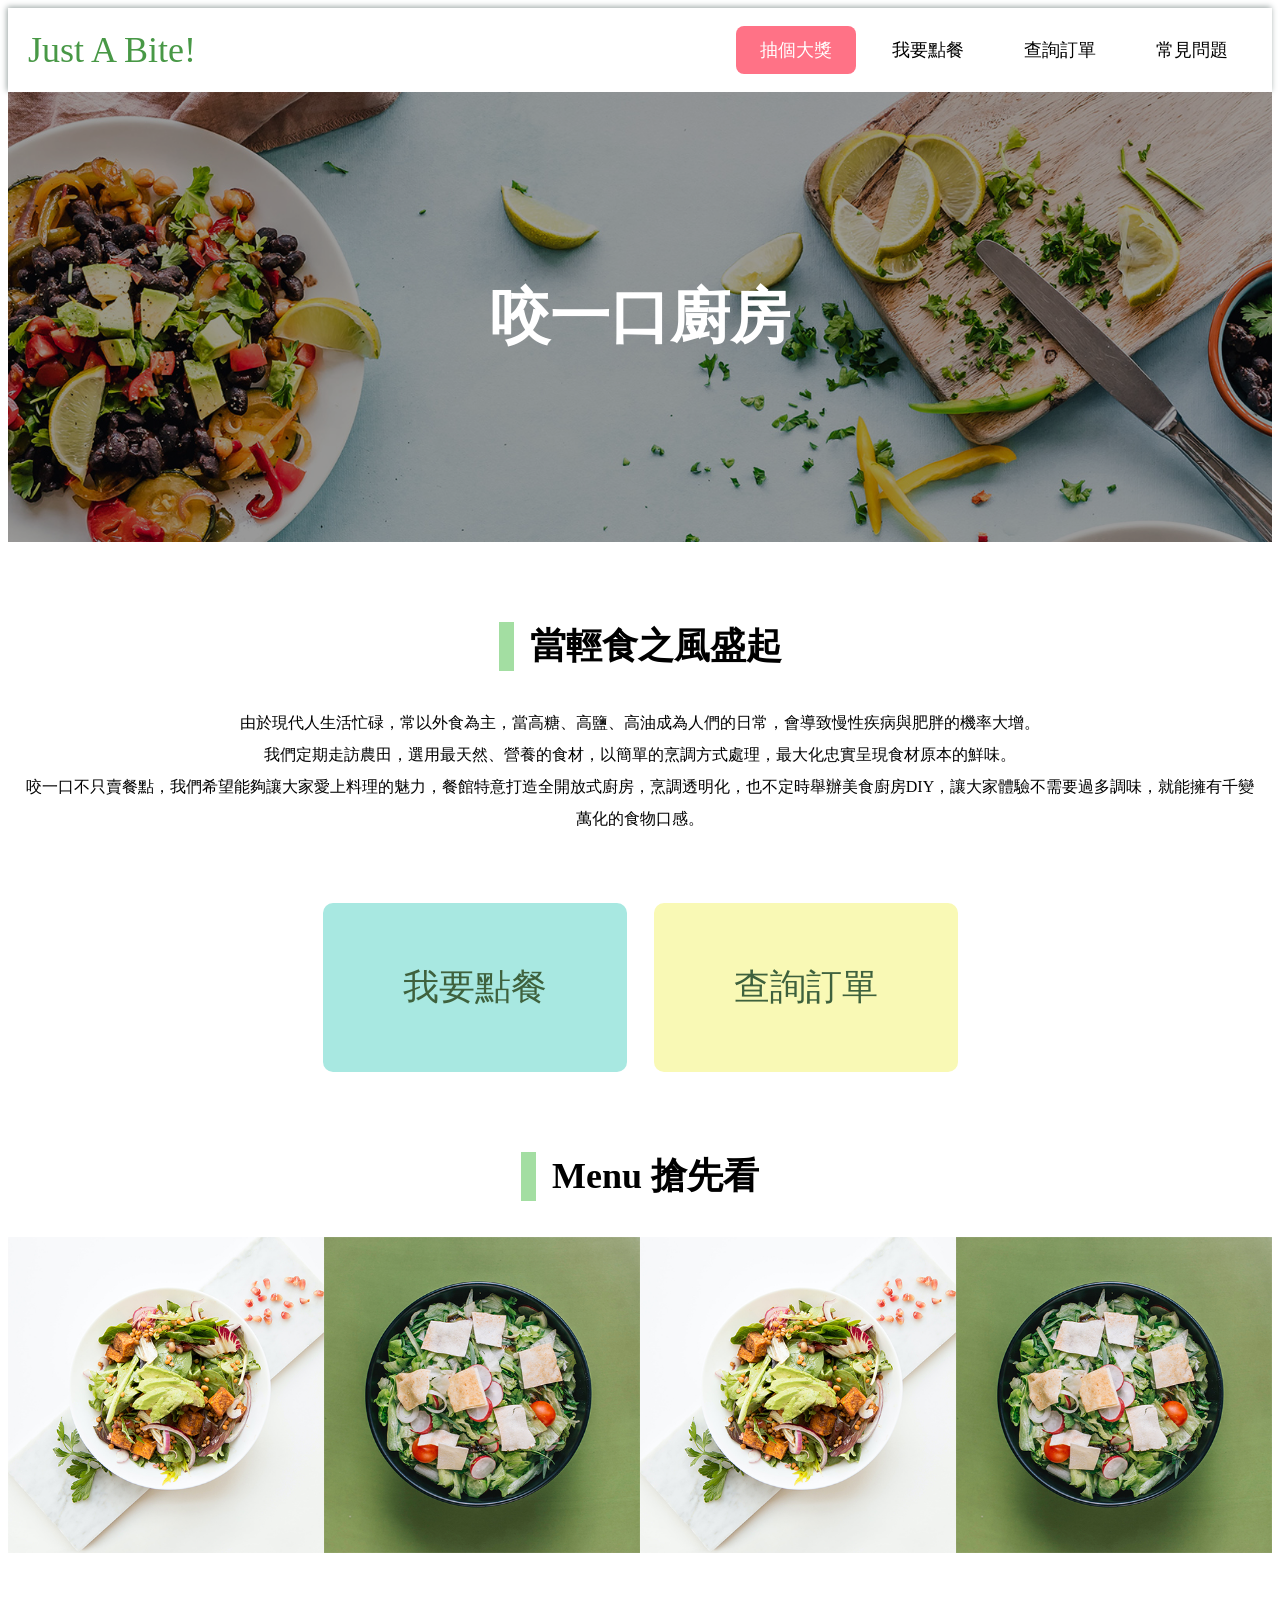
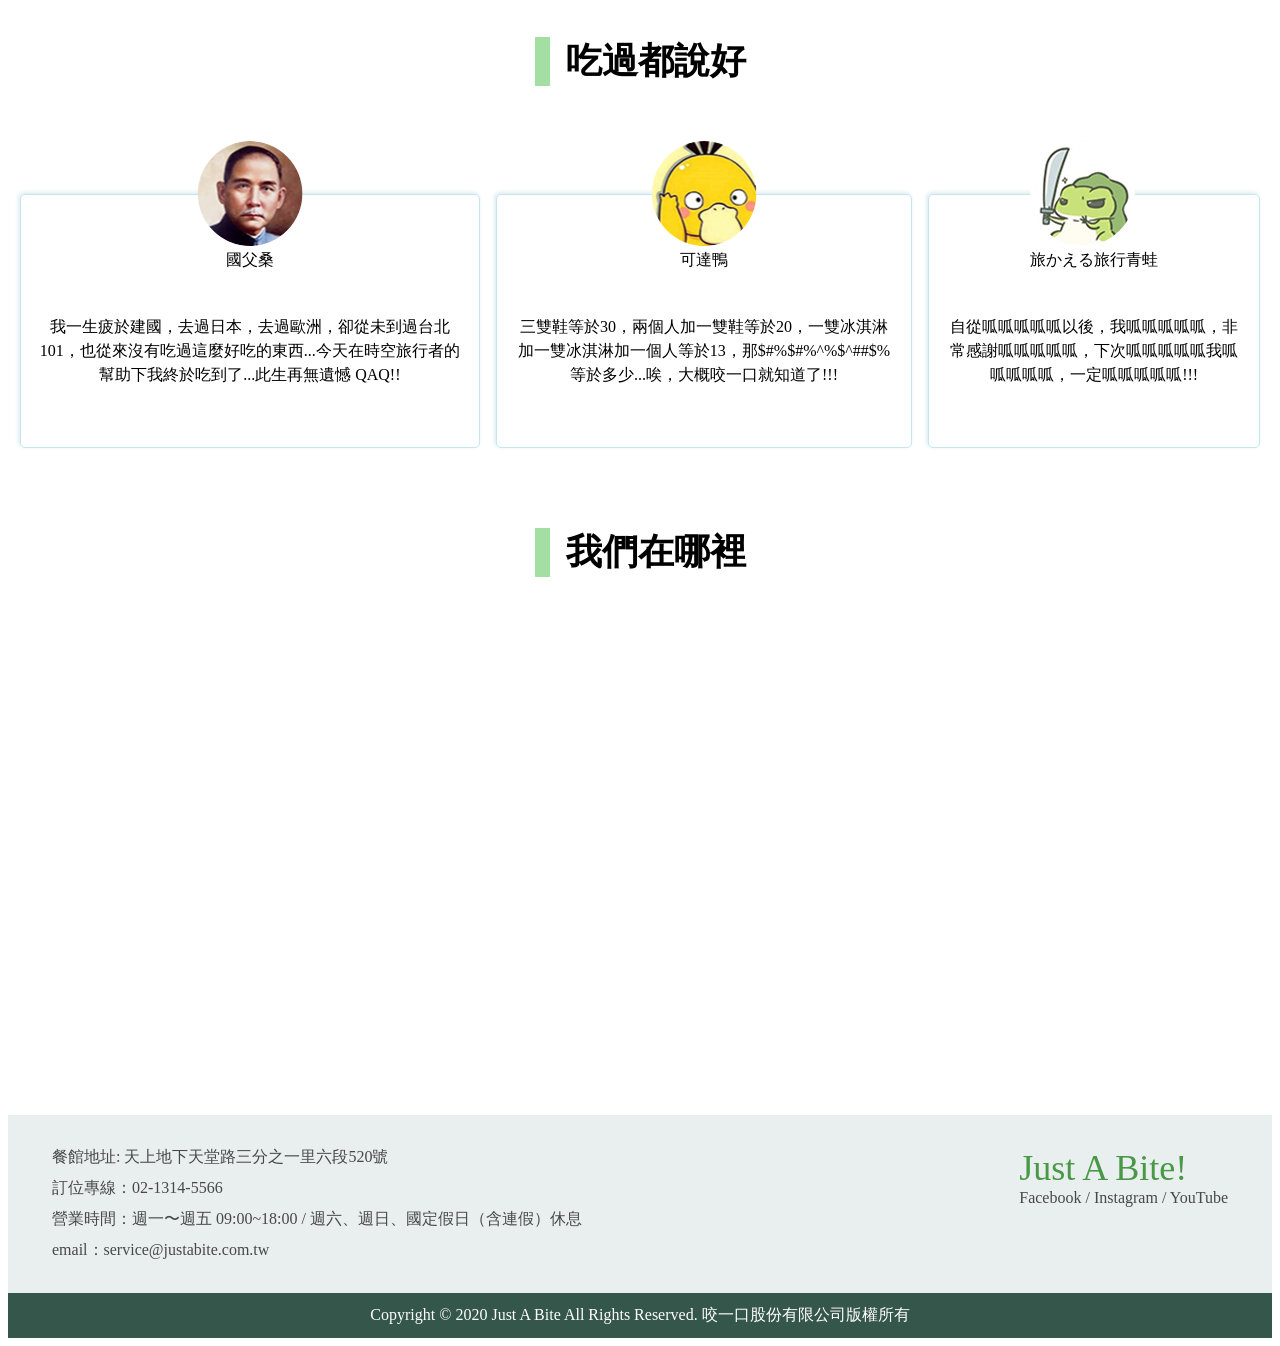
==== homeworks/week6/hw1/index.html @ 7321354e "commit message" ====
<!DOCTYPE html>

<html>
<head>
  <meta charset="utf-8">

  <title>餐廳官網</title>
  <meta name="viewport" content="width=device-width, initial-scale=1">
  <link rel="stylesheet" href="https://necolas.github.io/normalize.css/8.0.1/normalize.css" />

  <style>

    .navbar {
      box-shadow: -1.4px -1.4px 6px 0 #97a2a0;

    }
    .navbar .wrapper {
      display: flex;
      justify-content: space-between;
      align-items: center;
      height: 84px;
      background: white;
      padding: 0px 20px;
    }

    .navbar__site-name {
      color: #489846;
      font-size: 36px;
    }

    .navbar__list {
      list-style: none;
      margin: 0;
      padding: 0;
      display: flex;
      font-size: 18px;
    }

    .navbar__list li {
      margin-left: 12px;
      border-radius: 8px;
      transition: background 0.1s;
    }

    .navbar__list li.active, .navbar__list li:hover {
      background: #ff7286;
    }

    .navbar__list li.active a,
    .navbar__list li:hover a {
      color: white;
    }

    .navbar__list li a {
      display: block;
      text-decoration: none;
      color: black;
      padding: 12px 24px;
    }

    .wrapper {
      max-width: 1280px;
      margin: 0 auto;
      padding: 0px 12px;
    }

    .banner {
      position: relative;
      height: 450px;
      background: url(images/2.jpg) center/cover no-repeat;
    }

    .banner:after {
      content: "";
      position: absolute;
      background: rgba(0, 0, 0, 0.4);
      top: 0;
      left: 0;
      right: 0;
      bottom: 0;
    }

    .banner h1 {
      display: inline-block;
      position: relative;
      margin: 0;
      color: white;
      z-index: 2;
      top: 50%;
      left: 50%;
      transform: translate(-50%, -50%);
      font-size: 60px;
      font-weight: bold;
    }

    h2 {
      margin: 0;
    }

    .section {
      text-align: center;
      margin-top: 80px;
    }

    .section__title {
      display: inline-block;
      font-size: 36px;
      border-left: solid 15px #a3dea2;
      padding-left: 16px;
      margin-bottom: 36px;
    }

    .section__desc {
      font-size: 16px;
      line-height: 2em;
      margin: 0px 0px 68px 0px;
    }

    .button {
      padding: 60px 80px;
      font-size: 36px;
      color: #3e613d;
      display: inline-block;
      border-radius: 10px;
      cursor: pointer;
      transition: transform 0.1s;
    }

    .button:hover {
      transform: scale(1.1);
    }

    .btn-order {
      background: #a8e8e1;
    }

    .btn-query {
      margin-left: 23px;
      background: #f9f9b5;
    }

    .section__images {
      display: flex;
    }

    .section__images div {
      width: 25%;
    }

    .section__images img {
      width: 100%;
    }

    footer {
      margin-top: 48px;
    }

    .footer__bottom {
      background: #35564b;
      padding: 12px;
      text-align: center;
      color: white;
      font-size: 16px;
    }

    .footer__top {
      background: #e8efee;
      padding: 32px;
      color: #484848;
    }

    .footer__top .wrapper {
      display: flex;
      justify-content: space-between;
    }

    .footer__info {
      margin-right: 16px;
    }

    .footer__info div + div {
      margin-top: 10px;
    }

    .footer__site {
      font-size: 36px;
      color: #489846;
    }

    .section__comments {
      display: flex;
      margin-top: 72px;
    }

    .comment {
      border-radius: 5px;
      box-shadow: -1.4px -1.4px 4px 0 #d8eaef;
      border: solid 1px #c7e5ec;
      height: 220px;
      padding: 16px;
      position: relative;
    }

    .comment + .comment {
      margin-left: 16px;
    }

    .comment__avatar {
      width: 105px;
      height: 105px;
      border-radius: 50%;
      overflow: hidden;
    }

    .comment__avatar img {
      width: 100%;
      height: 100%;
    }

    .comment__author {
      display: inline-block;
      position: absolute;
      top: 18px;
      left: 50%;
      transform: translate(-50%, -50%);
    }

    .comment__author p {
      margin-top: 5px;
      line-height: 18px;
    }

    .comment__content {
      position: relative;
      top: 40%;
      line-height: 1.5em;
    }

    @media(max-width: 768px) {
      .navbar .wrapper {
        height: 120px;
        flex-direction: column;
        justify-content: space-between;
        padding: 0px;
      }

      .navbar__site-name {
        margin-top: 10px;
      }

      .navbar__list {
        display: flex;
        width: 100%;
      }

      .navbar__list li {
        flex: 1;
        margin-left: 0;
        border-radius: 0;
        text-align: center;
      }

      .btn-query {
        margin-left: 0;
        margin-top: 16px;
      }

      .section__images {
        flex-direction: column;

      }

      .section__images div {
        width: 100%;
      }

      .footer__top .wrapper {
        flex-direction: column-reverse;
      }

      .footer__info {
        margin-right: 0;
        margin-top: 16px;
      }

      .section__comments {
        flex-direction: column;
      }

      .comment + .comment {
        margin-left: 0;
        margin-top: 82px;
      }
    }

   
  </style>
</head>

<body>
  <nav class="navbar">
    <div class="wrapper">
      <div class="navbar__site-name">
        Just A Bite!
      </div>
      <ul class="navbar__list">
        <li class="active"><a href="#">抽個大獎</a></li>
        <li><a href="#">我要點餐</a></li>
        <li><a href="#">查詢訂單</a></li>
        <li><a href="#">常見問題</a></li>
      </ul>
    </div>
  </nav>
  
  <section class="banner">
    <h1>咬一口廚房</h1>
  </section>
  <div class="wrapper">
    <section class="section">
      <h2 class="section__title">
        當輕食之風盛起
      </h2>
      <p class="section__desc">
        由於現代人生活忙碌，常以外食為主，當高糖、高鹽、高油成為人們的日常，會導致慢性疾病與肥胖的機率大增。
        <br>
        我們定期走訪農田，選用最天然、營養的食材，以簡單的烹調方式處理，最大化忠實呈現食材原本的鮮味。
        <br>
        咬一口不只賣餐點，我們希望能夠讓大家愛上料理的魅力，餐館特意打造全開放式廚房，烹調透明化，也不定時舉辦美食廚房DIY，讓大家體驗不需要過多調味，就能擁有千變萬化的食物口感。
      </p>
      <div class="buttons">
        <div class="button btn-order">
          我要點餐
        </div>
        <div class="button btn-query">
          查詢訂單
        </div>
      </div>
    </section>
  </div>

  <section class="section">
    <h2 class="section__title">
      Menu 搶先看
    </h2>
    <div class="section__images">
      <div><img src="images/f-001.png" /></div>
      <div><img src="images/f-002.png" /></div>
      <div><img src="images/f-001.png" /></div>
      <div><img src="images/f-002.png" /></div>
    </div>
  </section>
  <div class="wrapper">
    <section class="section">
      <h2 class="section__title">
        吃過都說好
      </h2>
      <div class="section__comments">
        <div class="comment">
          <div class="comment__author">
            <div class="comment__avatar">
              <img src="images/p-1.png" />
            </div>
            <p>國父桑</p>
          </div>
          <div class="comment__content">
            <p>我一生疲於建國，去過日本，去過歐洲，卻從未到過台北101，也從來沒有吃過這麼好吃的東西...今天在時空旅行者的幫助下我終於吃到了...此生再無遺憾 QAQ!!</p>
          </div>
        </div>
        <div class="comment">
          <div class="comment__author">
            <div class="comment__avatar">
              <img src="images/p-2.png" />
            </div>
            <p>可達鴨</p>
          </div>
          <div class="comment__content">
            <p>三雙鞋等於30，兩個人加一雙鞋等於20，一雙冰淇淋加一雙冰淇淋加一個人等於13，那$#%$#%^%$^##$%等於多少...唉，大概咬一口就知道了!!!</p>
          </div>
        </div>
        <div class="comment">
          <div class="comment__author">
            <div class="comment__avatar">
              <img src="images/p-3.png" />
            </div>
            <p>旅かえる旅行青蛙
            </p>
          </div>
          <div class="comment__content">
            <p>自從呱呱呱呱呱以後，我呱呱呱呱呱，非常感謝呱呱呱呱呱，下次呱呱呱呱呱我呱呱呱呱呱，一定呱呱呱呱呱!!! </p>
          </div>
        </div>
      </div>
    </section>
    <section class="section">
      <h2 class="section__title">
        我們在哪裡
      </h2>
      <iframe src="https://www.google.com/maps/embed?pb=!1m18!1m12!1m3!1d3615.0027469641936!2d121.56234485066739!3d25.033980844367374!2m3!1f0!2f0!3f0!3m2!1i1024!2i768!4f13.1!3m3!1m2!1s0x3442abb6da9c9e1f%3A0x1206bcf082fd10a6!2zMTEw5Y-w5YyX5biC5L-h576p5Y2A5L-h576p6Lev5LqU5q61N-iZnw!5e0!3m2!1szh-TW!2stw!4v1591711072492!5m2!1szh-TW!2stw" width="100%" height="450" frameborder="0" style="border:0;" allowfullscreen="" aria-hidden="false" tabindex="0"></iframe>
    </section>
  </div>
  <footer>
    <div class="footer__top">
      <div class="wrapper">
        <div class="footer__info">
          <div>餐館地址: 天上地下天堂路三分之一里六段520號</div>
          <div>訂位專線：02-1314-5566</div>
          <div>營業時間：週一〜週五 09:00~18:00 / 週六、週日、國定假日（含連假）休息</div>
          <div>email：service@justabite.com.tw</div>
        </div>
        <div>
          <div class="footer__site">Just A Bite!</div>
          <div>Facebook / Instagram / YouTube</div>
        </div>
      </div>
    </div>
    <div class="footer__bottom">
      Copyright © 2020 Just A Bite All Rights Reserved. 咬一口股份有限公司版權所有
    </div>
  </footer>
</body>
</html>
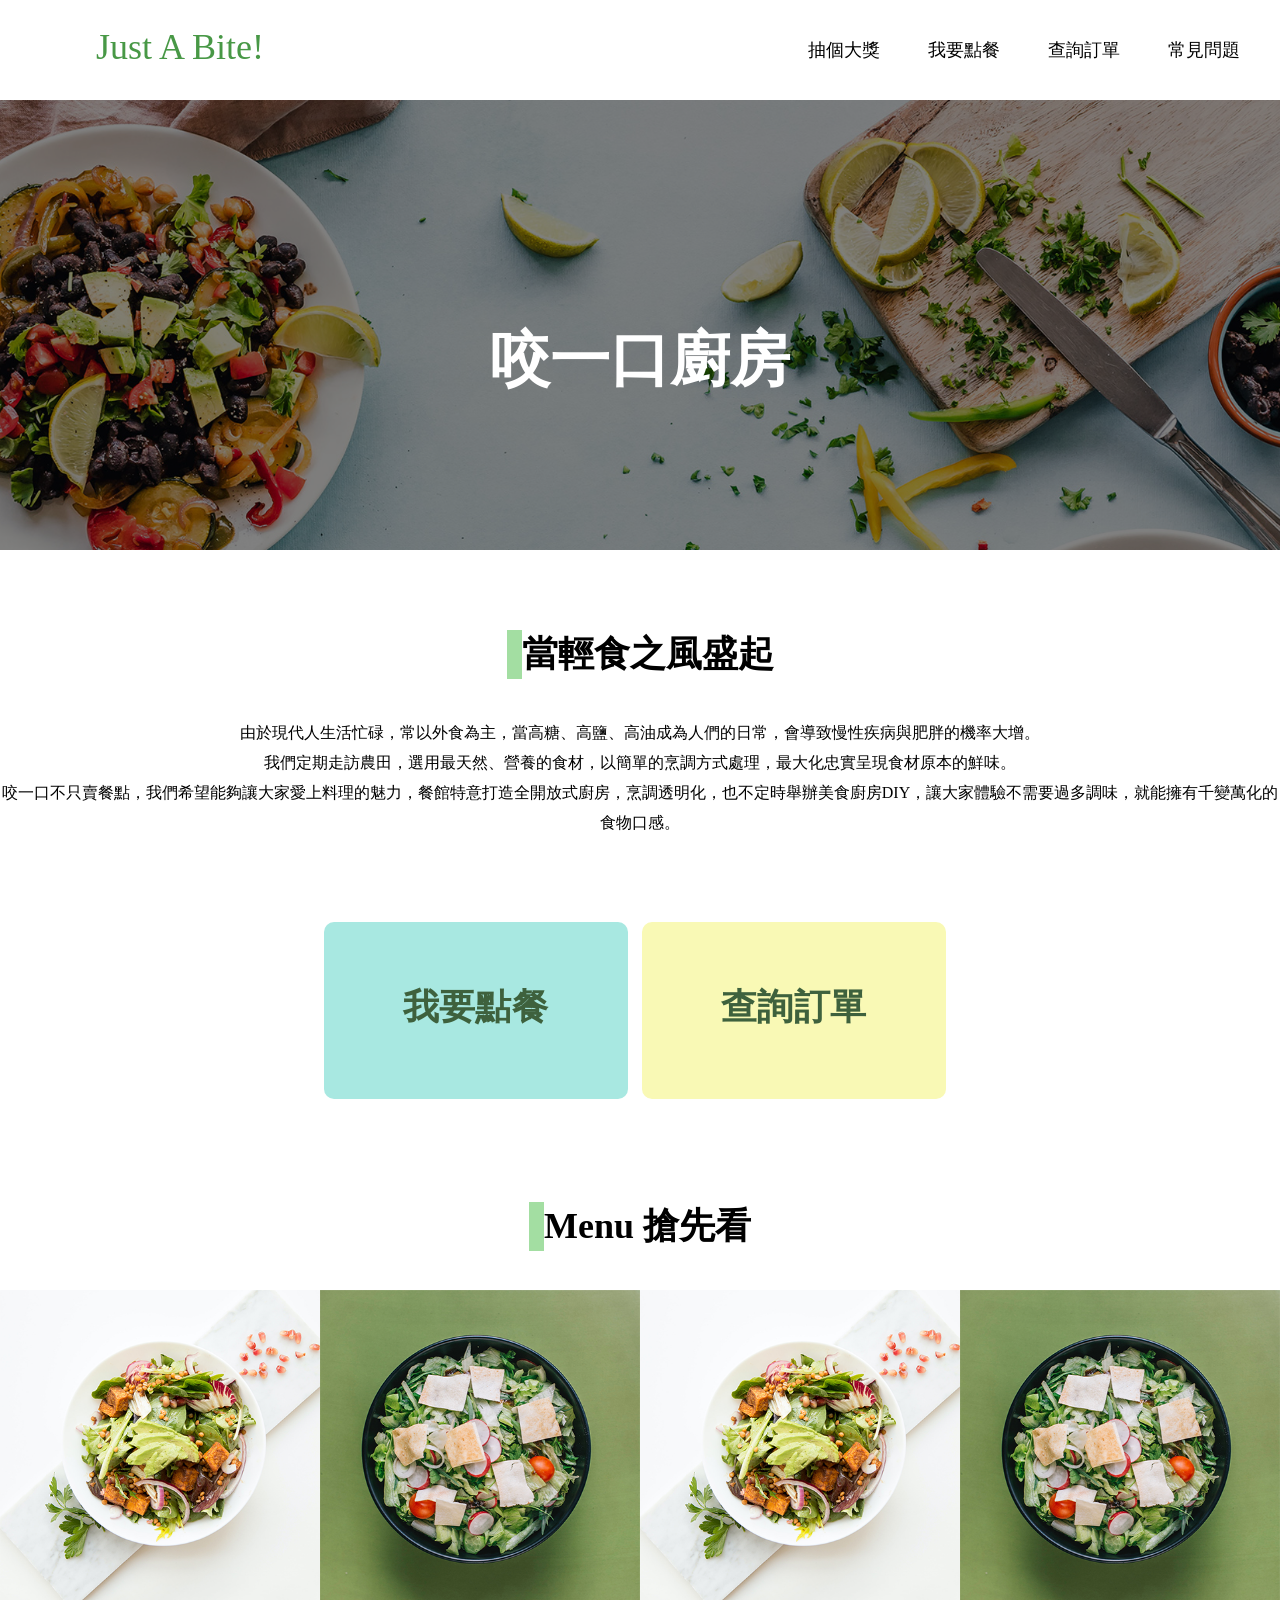
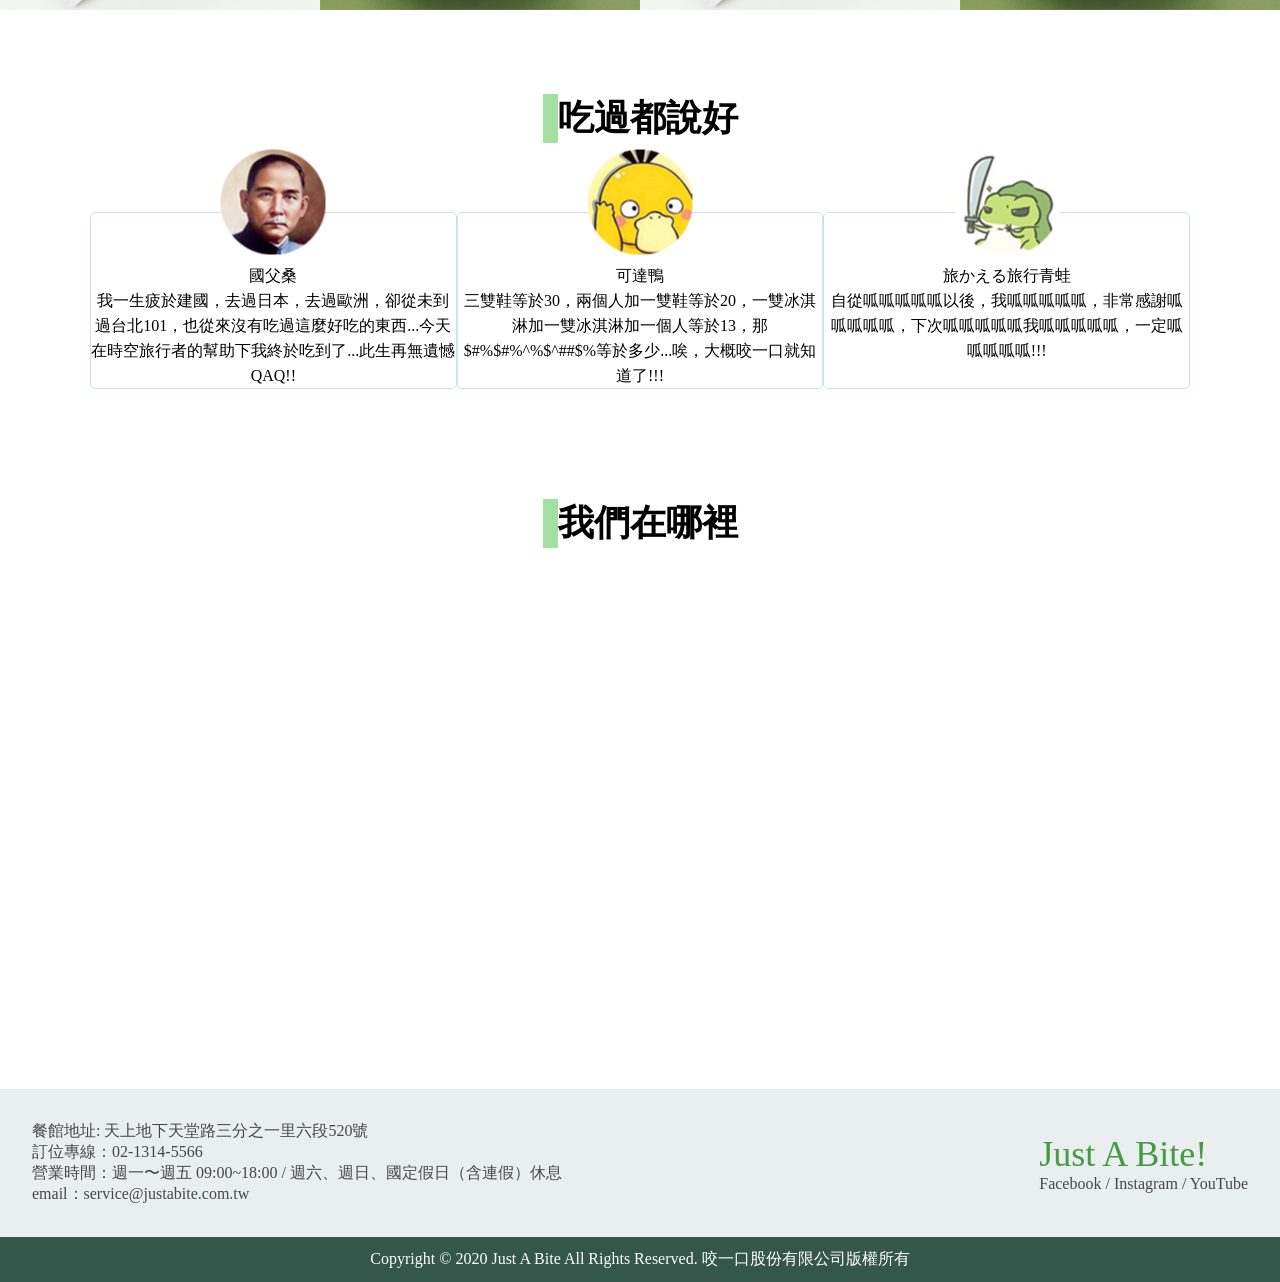
==== commit ff7adbb1: "finish week6 homework" ====
--- a/homeworks/week6/hw1/index.html
+++ b/homeworks/week6/hw1/index.html
@@ -1,157 +1,167 @@
 <!DOCTYPE html>
-
-<html>
+<html lang="en">
 <head>
-  <meta charset="utf-8">
-
-  <title>餐廳官網</title>
-  <meta name="viewport" content="width=device-width, initial-scale=1">
-  <link rel="stylesheet" href="https://necolas.github.io/normalize.css/8.0.1/normalize.css" />
-
-  <style>
-
-    .navbar {
-      box-shadow: -1.4px -1.4px 6px 0 #97a2a0;
-
-    }
-    .navbar .wrapper {
-      display: flex;
-      justify-content: space-between;
-      align-items: center;
-      height: 84px;
-      background: white;
-      padding: 0px 20px;
-    }
-
-    .navbar__site-name {
-      color: #489846;
-      font-size: 36px;
-    }
-
-    .navbar__list {
-      list-style: none;
-      margin: 0;
-      padding: 0;
-      display: flex;
-      font-size: 18px;
-    }
-
-    .navbar__list li {
-      margin-left: 12px;
-      border-radius: 8px;
-      transition: background 0.1s;
-    }
-
-    .navbar__list li.active, .navbar__list li:hover {
-      background: #ff7286;
-    }
-
-    .navbar__list li.active a,
-    .navbar__list li:hover a {
-      color: white;
-    }
-
-    .navbar__list li a {
-      display: block;
-      text-decoration: none;
-      color: black;
-      padding: 12px 24px;
-    }
-
-    .wrapper {
-      max-width: 1280px;
-      margin: 0 auto;
-      padding: 0px 12px;
-    }
-
-    .banner {
-      position: relative;
-      height: 450px;
-      background: url(images/2.jpg) center/cover no-repeat;
-    }
-
-    .banner:after {
-      content: "";
-      position: absolute;
-      background: rgba(0, 0, 0, 0.4);
-      top: 0;
-      left: 0;
-      right: 0;
-      bottom: 0;
-    }
-
-    .banner h1 {
-      display: inline-block;
-      position: relative;
-      margin: 0;
-      color: white;
-      z-index: 2;
-      top: 50%;
-      left: 50%;
-      transform: translate(-50%, -50%);
-      font-size: 60px;
-      font-weight: bold;
-    }
-
-    h2 {
-      margin: 0;
-    }
-
-    .section {
-      text-align: center;
-      margin-top: 80px;
-    }
-
-    .section__title {
-      display: inline-block;
-      font-size: 36px;
-      border-left: solid 15px #a3dea2;
-      padding-left: 16px;
-      margin-bottom: 36px;
-    }
-
-    .section__desc {
-      font-size: 16px;
-      line-height: 2em;
-      margin: 0px 0px 68px 0px;
-    }
-
-    .button {
-      padding: 60px 80px;
-      font-size: 36px;
-      color: #3e613d;
-      display: inline-block;
-      border-radius: 10px;
-      cursor: pointer;
-      transition: transform 0.1s;
-    }
-
-    .button:hover {
-      transform: scale(1.1);
-    }
-
-    .btn-order {
-      background: #a8e8e1;
-    }
-
-    .btn-query {
-      margin-left: 23px;
-      background: #f9f9b5;
-    }
-
-    .section__images {
-      display: flex;
-    }
-
-    .section__images div {
-      width: 25%;
-    }
-
-    .section__images img {
-      width: 100%;
-    }
-
-    footer {
+    <meta charset="UTF-8">
+    <meta http-equiv="X-UA-Compatible" content="IE=edge">
+    <meta name="viewport" content="width=device-width, initial-scale=1.0">
+    <title>餐廳官網</title>
+    <meta name="viewport" content="width=device-width, initial-scale=1">
+    <link rel="stylesheet" href="https://necolas.github.io/normalize.css/8.0.1/normalize.css">
+    <meta name="viewport" content="width=device-width, initial-scale=1">
+    <style>
+        :root{
+            --carnation:#ff7286;
+            --white:#ffffff;
+            --light-teal:#a8e8e1;
+            }
+        * {
+            box-sizing: border-box;
+            margin: 0;
+            padding: 0;
+        }
+        .navbar{
+            box-shadow: 0 0 10px black;    
+        }
+        .navbar.wrapper{
+            width: 1920px;
+            margin: 0 auto;  
+        }
+        .navbar__site-name{
+            color: #489846;
+            margin:26px 0 32px 96px;
+            font-family: Questrial;
+            font-size: 36px;
+        }
+        .list-unstyled{
+            list-style: none;
+             /* //不要ul的符號 */
+            margin: 0;
+            padding: 0; 
+            display: flex;
+        }
+        .navbar__list{
+            margin-right: 16px;
+        }
+        .navbar__list li,.navbar__list li a{
+            padding:12px 12px;
+            border-radius: 8px;
+            color: black;
+            font-family: MicrosoftJhengHei;
+            font-size: 18px;
+            text-decoration: none;
+        }
+        .navbar__list li:hover,.navbar__list li a:hover{
+            background-color: var(--carnation);
+            color: white;
+            text-decoration: none;
+        }
+        
+        .wrapper{
+           display: flex;
+           justify-content: space-between;
+           align-items: center;
+           
+        }
+        /* ----------------------nav */
+        .banner__image{
+            height: 450px;
+            background-image: url(images/2.jpg);
+            background-position: center;
+            background-size: cover;
+            background-repeat: no-repeat;
+            position: relative;
+            filter: brightness(50%);
+            
+        }
+        .banner h1{
+            font-family: MicrosoftJhengHei;
+            font-size: 60px;
+            font-weight: bold;
+            text-align: left;
+            color: var(--white);
+            position: absolute;
+            top: 40%;
+            left: 50%;
+            transform: translate(-50%,-50%);
+            }
+        /* ------------------------------ */
+        .Menu {
+            text-align: center;
+            margin-top: 80px;
+    }
+        .Menu__title {
+            border-left: 15px solid #a3dea2;
+            display: inline-block;
+            font-size: 36px;
+            font-weight: bold;
+            color: #000000;
+            margin-bottom: 39px;
+        }
+        .Menu__desc{
+            font-size: 16px;
+            color: #000000;
+            line-height: 30px;
+
+        }
+        /* ----------------------- */
+        .button{
+            font-size: 36px;
+            font-weight: bold;
+            letter-spacing: 0.32px;
+            color: #3e613d;
+            padding: 61px 80px 67px 79px;
+            display: inline-block;
+            margin: 84px 10px 23px 0;
+        }
+        .btn-order{
+            border-radius: 10px;
+            background-color: var(--light-teal);
+        }
+        .btn-query{
+            border-radius: 10px;
+            background-color: #f9f9b5;
+        }
+        /* =========== */
+        .Menu__images{
+            display: flex;
+        }
+        .Menu__images div {
+            width: 25%;
+            }
+        .Menu__images img{
+            width: 100%;
+        }
+        /* ================= */
+        .Menu__comments{
+            display: flex;
+            margin: 0 90px;
+        }
+        .comment{
+            width: 565px;
+            border:1px solid #c7e5ec;
+            border-radius: 5px;
+            box-shadow: -1.4px -1.4px 4px 0 var(--light-blue-grey);
+            margin: 0 7px;
+            position: relative;
+            margin: 30px 0;
+        }
+        .comment__avatar{
+            position: absolute;
+            /* top:-50px;
+            left: 165px; */
+            top: -5%;
+            left: 50%;
+            transform: translate(-50%,-50%);
+
+        }
+        .comment__content{
+            font-size: 16px;
+            line-height: 25px;
+            text-align: center;
+            color: #000000;
+            margin-top: 50px;
+        }
+        footer {
       margin-top: 48px;
     }
 
@@ -178,64 +188,10 @@
       margin-right: 16px;
     }
 
-    .footer__info div + div {
-      margin-top: 10px;
-    }
-
     .footer__site {
       font-size: 36px;
       color: #489846;
     }
-
-    .section__comments {
-      display: flex;
-      margin-top: 72px;
-    }
-
-    .comment {
-      border-radius: 5px;
-      box-shadow: -1.4px -1.4px 4px 0 #d8eaef;
-      border: solid 1px #c7e5ec;
-      height: 220px;
-      padding: 16px;
-      position: relative;
-    }
-
-    .comment + .comment {
-      margin-left: 16px;
-    }
-
-    .comment__avatar {
-      width: 105px;
-      height: 105px;
-      border-radius: 50%;
-      overflow: hidden;
-    }
-
-    .comment__avatar img {
-      width: 100%;
-      height: 100%;
-    }
-
-    .comment__author {
-      display: inline-block;
-      position: absolute;
-      top: 18px;
-      left: 50%;
-      transform: translate(-50%, -50%);
-    }
-
-    .comment__author p {
-      margin-top: 5px;
-      line-height: 18px;
-    }
-
-    .comment__content {
-      position: relative;
-      top: 40%;
-      line-height: 1.5em;
-    }
-
     @media(max-width: 768px) {
       .navbar .wrapper {
         height: 120px;
@@ -245,12 +201,15 @@
       }
 
       .navbar__site-name {
-        margin-top: 10px;
+        margin:15px 0 0 0;
+        padding: 0;
+        text-align: center;
       }
 
       .navbar__list {
         display: flex;
         width: 100%;
+        margin: 0;
       }
 
       .navbar__list li {
@@ -265,12 +224,12 @@
         margin-top: 16px;
       }
 
-      .section__images {
+      .Menu__images {
         flex-direction: column;
 
       }
 
-      .section__images div {
+      .Menu__images div {
         width: 100%;
       }
 
@@ -283,7 +242,7 @@
         margin-top: 16px;
       }
 
-      .section__comments {
+      .Menu__comments {
         flex-direction: column;
       }
 
@@ -292,130 +251,128 @@
         margin-top: 82px;
       }
     }
-
-   
-  </style>
+    </style>
 </head>
-
 <body>
-  <nav class="navbar">
-    <div class="wrapper">
-      <div class="navbar__site-name">
-        Just A Bite!
+    <nav class="navbar">
+        <div class="wrapper">
+          <div class="navbar__site-name">
+            Just A Bite!
+          </div>
+          <ul class="navbar__list list-unstyled">
+            <li class="active"><a href="#">抽個大獎</a></li>
+            <li><a href="#">我要點餐</a></li>
+            <li><a href="#">查詢訂單</a></li>
+            <li><a href="#">常見問題</a></li>
+          </ul>
+        </div>
+    </nav>
+      
+    <section class="banner">
+        <div class="banner__image"></div>
+        <h1>咬一口廚房</h1>
+    </section>
+
+    <div >
+        <section class="Menu">
+          <h2 class="Menu__title">
+            當輕食之風盛起
+          </h2>
+          <p class="Menu__desc">
+            由於現代人生活忙碌，常以外食為主，當高糖、高鹽、高油成為人們的日常，會導致慢性疾病與肥胖的機率大增。
+            <br>
+            我們定期走訪農田，選用最天然、營養的食材，以簡單的烹調方式處理，最大化忠實呈現食材原本的鮮味。
+            <br>
+            咬一口不只賣餐點，我們希望能夠讓大家愛上料理的魅力，餐館特意打造全開放式廚房，烹調透明化，也不定時舉辦美食廚房DIY，讓大家體驗不需要過多調味，就能擁有千變萬化的食物口感。
+          </p>
+          <div class="buttons">
+            <div class="button btn-order">
+              我要點餐
+            </div>
+            <div class="button btn-query">
+              查詢訂單
+            </div>
+          </div>
+        </section>
+    </div>
+    
+      <section class="Menu">
+        <h2 class="Menu__title">
+          Menu 搶先看
+        </h2>
+        <div class="Menu__images">
+          <div><img src="images/f-001.png" /></div>
+          <div><img src="images/f-002.png" /></div>
+          <div><img src="images/f-001.png" /></div>
+          <div><img src="images/f-002.png" /></div>
+        </div>
+      </section>
+      <div class="Menu">
+        <section class="Menu">
+          <h2 class="Menu__title">
+            吃過都說好
+          </h2>
+          <div class="Menu__comments">
+            <div class="comment">
+              <div class="comment__author">
+                <div class="comment__avatar">
+                  <img src="images/p-1.png" />
+                </div>
+              </div>
+              <div class="comment__content">
+                <p>國父桑</p>
+                <p>我一生疲於建國，去過日本，去過歐洲，卻從未到過台北101，也從來沒有吃過這麼好吃的東西...今天在時空旅行者的幫助下我終於吃到了...此生再無遺憾 QAQ!!</p>
+              </div>
+            </div>
+            <div class="comment">
+              <div class="comment__author">
+                <div class="comment__avatar">
+                  <img src="images/p-2.png" />
+                </div>
+              </div>
+              <div class="comment__content">
+                <p>可達鴨</p>
+                <p>三雙鞋等於30，兩個人加一雙鞋等於20，一雙冰淇淋加一雙冰淇淋加一個人等於13，那$#%$#%^%$^##$%等於多少...唉，大概咬一口就知道了!!!</p>
+              </div>
+            </div>
+            <div class="comment">
+              <div class="comment__author">
+                <div class="comment__avatar">
+                  <img src="images/p-3.png" />
+                </div>
+              </div>
+              <div class="comment__content">
+                <p>旅かえる旅行青蛙</p>
+                <p>自從呱呱呱呱呱以後，我呱呱呱呱呱，非常感謝呱呱呱呱呱，下次呱呱呱呱呱我呱呱呱呱呱，一定呱呱呱呱呱!!! </p>
+              </div>
+            </div>
+          </div>
+        </section>
+        <section class="Menu">
+          <h2 class="Menu__title">
+            我們在哪裡
+          </h2>
+          <iframe src="https://www.google.com/maps/embed?pb=!1m18!1m12!1m3!1d3615.0027469641936!2d121.56234485066739!3d25.033980844367374!2m3!1f0!2f0!3f0!3m2!1i1024!2i768!4f13.1!3m3!1m2!1s0x3442abb6da9c9e1f%3A0x1206bcf082fd10a6!2zMTEw5Y-w5YyX5biC5L-h576p5Y2A5L-h576p6Lev5LqU5q61N-iZnw!5e0!3m2!1szh-TW!2stw!4v1591711072492!5m2!1szh-TW!2stw" width="100%" height="450" frameborder="0" style="border:0;" allowfullscreen="" aria-hidden="false" tabindex="0"></iframe>
+        </section>
       </div>
-      <ul class="navbar__list">
-        <li class="active"><a href="#">抽個大獎</a></li>
-        <li><a href="#">我要點餐</a></li>
-        <li><a href="#">查詢訂單</a></li>
-        <li><a href="#">常見問題</a></li>
-      </ul>
-    </div>
-  </nav>
-  
-  <section class="banner">
-    <h1>咬一口廚房</h1>
-  </section>
-  <div class="wrapper">
-    <section class="section">
-      <h2 class="section__title">
-        當輕食之風盛起
-      </h2>
-      <p class="section__desc">
-        由於現代人生活忙碌，常以外食為主，當高糖、高鹽、高油成為人們的日常，會導致慢性疾病與肥胖的機率大增。
-        <br>
-        我們定期走訪農田，選用最天然、營養的食材，以簡單的烹調方式處理，最大化忠實呈現食材原本的鮮味。
-        <br>
-        咬一口不只賣餐點，我們希望能夠讓大家愛上料理的魅力，餐館特意打造全開放式廚房，烹調透明化，也不定時舉辦美食廚房DIY，讓大家體驗不需要過多調味，就能擁有千變萬化的食物口感。
-      </p>
-      <div class="buttons">
-        <div class="button btn-order">
-          我要點餐
-        </div>
-        <div class="button btn-query">
-          查詢訂單
-        </div>
-      </div>
-    </section>
-  </div>
-
-  <section class="section">
-    <h2 class="section__title">
-      Menu 搶先看
-    </h2>
-    <div class="section__images">
-      <div><img src="images/f-001.png" /></div>
-      <div><img src="images/f-002.png" /></div>
-      <div><img src="images/f-001.png" /></div>
-      <div><img src="images/f-002.png" /></div>
-    </div>
-  </section>
-  <div class="wrapper">
-    <section class="section">
-      <h2 class="section__title">
-        吃過都說好
-      </h2>
-      <div class="section__comments">
-        <div class="comment">
-          <div class="comment__author">
-            <div class="comment__avatar">
-              <img src="images/p-1.png" />
-            </div>
-            <p>國父桑</p>
-          </div>
-          <div class="comment__content">
-            <p>我一生疲於建國，去過日本，去過歐洲，卻從未到過台北101，也從來沒有吃過這麼好吃的東西...今天在時空旅行者的幫助下我終於吃到了...此生再無遺憾 QAQ!!</p>
+      <footer>
+        <div class="footer__top">
+          <div class="wrapper">
+            <div class="footer__info">
+              <div>餐館地址: 天上地下天堂路三分之一里六段520號</div>
+              <div>訂位專線：02-1314-5566</div>
+              <div>營業時間：週一〜週五 09:00~18:00 / 週六、週日、國定假日（含連假）休息</div>
+              <div>email：service@justabite.com.tw</div>
+            </div>
+            <div>
+              <div class="footer__site">Just A Bite!</div>
+              <div>Facebook / Instagram / YouTube</div>
+            </div>
           </div>
         </div>
-        <div class="comment">
-          <div class="comment__author">
-            <div class="comment__avatar">
-              <img src="images/p-2.png" />
-            </div>
-            <p>可達鴨</p>
-          </div>
-          <div class="comment__content">
-            <p>三雙鞋等於30，兩個人加一雙鞋等於20，一雙冰淇淋加一雙冰淇淋加一個人等於13，那$#%$#%^%$^##$%等於多少...唉，大概咬一口就知道了!!!</p>
-          </div>
+        <div class="footer__bottom">
+          Copyright © 2020 Just A Bite All Rights Reserved. 咬一口股份有限公司版權所有
         </div>
-        <div class="comment">
-          <div class="comment__author">
-            <div class="comment__avatar">
-              <img src="images/p-3.png" />
-            </div>
-            <p>旅かえる旅行青蛙
-            </p>
-          </div>
-          <div class="comment__content">
-            <p>自從呱呱呱呱呱以後，我呱呱呱呱呱，非常感謝呱呱呱呱呱，下次呱呱呱呱呱我呱呱呱呱呱，一定呱呱呱呱呱!!! </p>
-          </div>
-        </div>
-      </div>
-    </section>
-    <section class="section">
-      <h2 class="section__title">
-        我們在哪裡
-      </h2>
-      <iframe src="https://www.google.com/maps/embed?pb=!1m18!1m12!1m3!1d3615.0027469641936!2d121.56234485066739!3d25.033980844367374!2m3!1f0!2f0!3f0!3m2!1i1024!2i768!4f13.1!3m3!1m2!1s0x3442abb6da9c9e1f%3A0x1206bcf082fd10a6!2zMTEw5Y-w5YyX5biC5L-h576p5Y2A5L-h576p6Lev5LqU5q61N-iZnw!5e0!3m2!1szh-TW!2stw!4v1591711072492!5m2!1szh-TW!2stw" width="100%" height="450" frameborder="0" style="border:0;" allowfullscreen="" aria-hidden="false" tabindex="0"></iframe>
-    </section>
-  </div>
-  <footer>
-    <div class="footer__top">
-      <div class="wrapper">
-        <div class="footer__info">
-          <div>餐館地址: 天上地下天堂路三分之一里六段520號</div>
-          <div>訂位專線：02-1314-5566</div>
-          <div>營業時間：週一〜週五 09:00~18:00 / 週六、週日、國定假日（含連假）休息</div>
-          <div>email：service@justabite.com.tw</div>
-        </div>
-        <div>
-          <div class="footer__site">Just A Bite!</div>
-          <div>Facebook / Instagram / YouTube</div>
-        </div>
-      </div>
-    </div>
-    <div class="footer__bottom">
-      Copyright © 2020 Just A Bite All Rights Reserved. 咬一口股份有限公司版權所有
-    </div>
-  </footer>
+      </footer>
 </body>
 </html>
